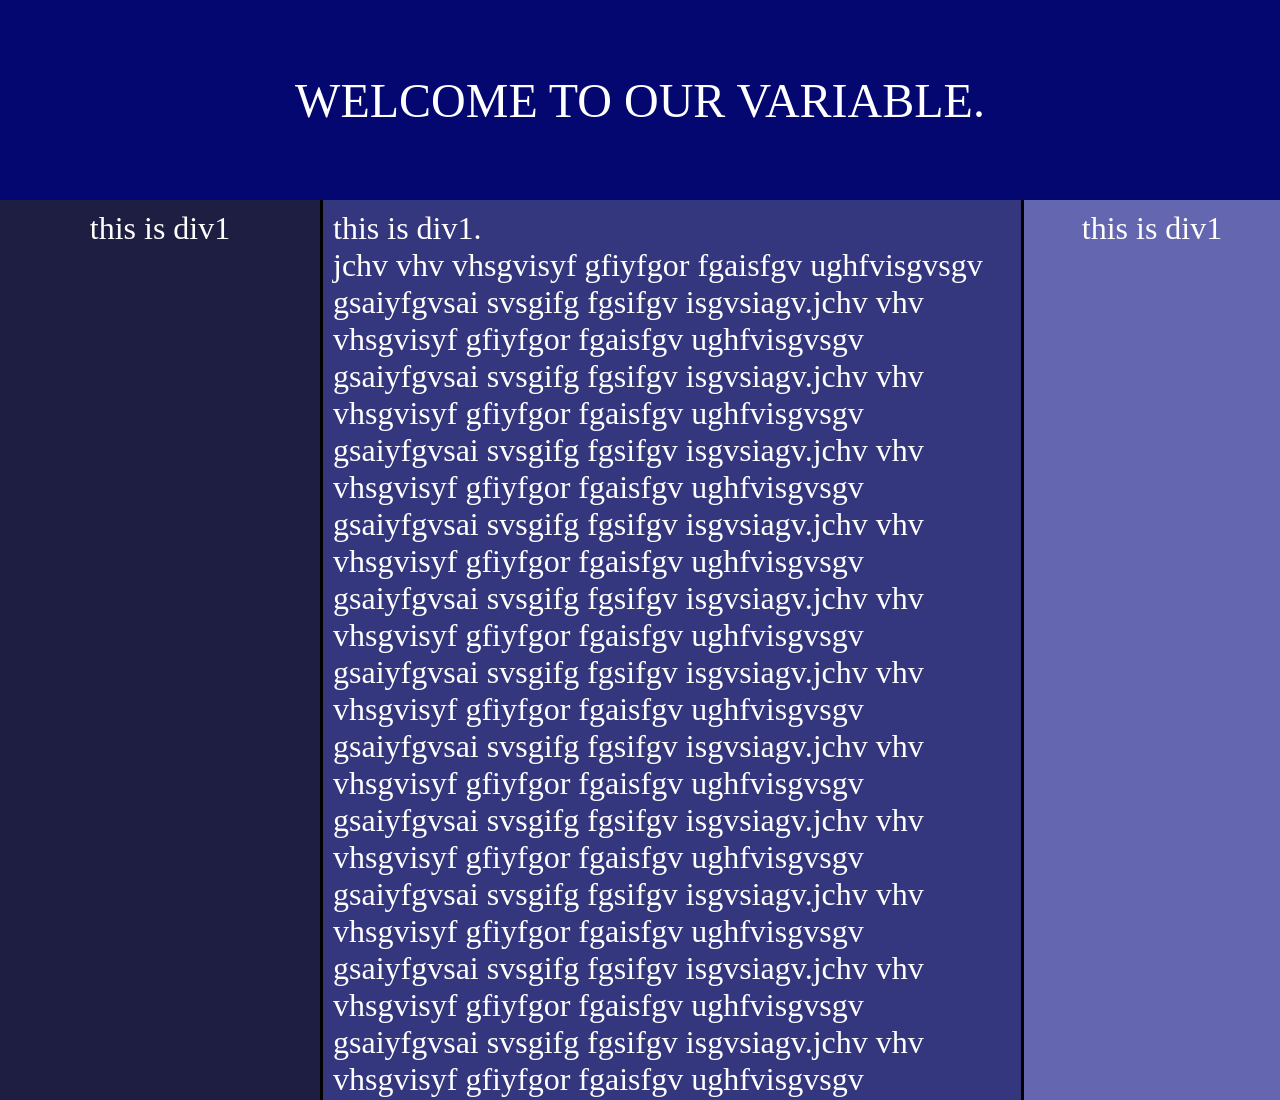
==== index.html @ dbd3d8e7 "Add files via upload" ====
<!DOCTYPE html>
<html>

<head>
  <meta charset="UTF-8">
  <meta name="viewport" content="width=device-width, initial-scale=1">
 <link rel="stylesheet" href="style.css">
  <title></title>
</head>

<body>
  <header class="header">
    WELCOME TO OUR VARIABLE.
  </header>
  <main>
    <div class="div1">
      this is div1
    </div>
      <div class="div2">
    this is div1.
    <br>
    jchv vhv vhsgvisyf gfiyfgor fgaisfgv ughfvisgvsgv gsaiyfgvsai svsgifg fgsifgv isgvsiagv.jchv vhv vhsgvisyf gfiyfgor fgaisfgv ughfvisgvsgv gsaiyfgvsai svsgifg fgsifgv isgvsiagv.jchv vhv vhsgvisyf gfiyfgor fgaisfgv ughfvisgvsgv gsaiyfgvsai svsgifg fgsifgv isgvsiagv.jchv vhv vhsgvisyf gfiyfgor fgaisfgv ughfvisgvsgv gsaiyfgvsai svsgifg fgsifgv isgvsiagv.jchv vhv vhsgvisyf gfiyfgor fgaisfgv ughfvisgvsgv gsaiyfgvsai svsgifg fgsifgv isgvsiagv.jchv vhv vhsgvisyf gfiyfgor fgaisfgv ughfvisgvsgv gsaiyfgvsai svsgifg fgsifgv isgvsiagv.jchv vhv vhsgvisyf gfiyfgor fgaisfgv ughfvisgvsgv gsaiyfgvsai svsgifg fgsifgv isgvsiagv.jchv vhv vhsgvisyf gfiyfgor fgaisfgv ughfvisgvsgv gsaiyfgvsai svsgifg fgsifgv isgvsiagv.jchv vhv vhsgvisyf gfiyfgor fgaisfgv ughfvisgvsgv gsaiyfgvsai svsgifg fgsifgv isgvsiagv.jchv vhv vhsgvisyf gfiyfgor fgaisfgv ughfvisgvsgv gsaiyfgvsai svsgifg fgsifgv isgvsiagv.jchv vhv vhsgvisyf gfiyfgor fgaisfgv ughfvisgvsgv gsaiyfgvsai svsgifg fgsifgv isgvsiagv.jchv vhv vhsgvisyf gfiyfgor fgaisfgv ughfvisgvsgv gsaiyfgvsai svsgifg fgsifgv isgvsiagv.jchv vhv vhsgvisyf gfiyfgor fgaisfgv ughfvisgvsgv gsaiyfgvsai svsgifg fgsifgv isgvsiagv.jchv vhv vhsgvisyf gfiyfgor fgaisfgv ughfvisgvsgv gsaiyfgvsai svsgifg fgsifgv isgvsiagv.jchv vhv vhsgvisyf gfiyfgor fgaisfgv ughfvisgvsgv gsaiyfgvsai svsgifg fgsifgv isgvsiagv.jchv vhv vhsgvisyf gfiyfgor fgaisfgv ughfvisgvsgv gsaiyfgvsai svsgifg fgsifgv isgvsiagv.jchv vhv vhsgvisyf gfiyfgor fgaisfgv ughfvisgvsgv gsaiyfgvsai svsgifg fgsifgv isgvsiagv.jchv vhv vhsgvisyf gfiyfgor fgaisfgv ughfvisgvsgv gsaiyfgvsai svsgifg fgsifgv isgvsiagv.jchv vhv vhsgvisyf gfiyfgor fgaisfgv ughfvisgvsgv gsaiyfgvsai svsgifg fgsifgv isgvsiagv.jchv vhv vhsgvisyf gfiyfgor fgaisfgv ughfvisgvsgv gsaiyfgvsai svsgifg fgsifgv isgvsiagv.
  </div>
    <div class="div3">
    this is div1
  </div>
  </main>
</body>

</html>
---- style.css ----
*{
  margin: 0px;
  padding:opx;
  box-sizing: border-box;
}
body{
  background-color:#0F172A;

  background-blend-mode:darken;
  color: white;
}
header{
  min-width: 100vw;
  text-align: center;
  font-size: 3rem;
  background-color: #050770;
  height: 200px;
  display:flex;
  justify-content: center;
  align-items: center;
}
main{
  display: flex;
}

.div1{
  width: 25%;
  height: 100vh;
  background-color: #1D1E41;
   display:flex;
 flex-direction: column;
 align-items: center;
 padding: 10px;
 font-size: 2rem;
 
}
.div2 {
  width: 55%;
   display:flex;
 flex-direction: column;
 align-items: center;
  background-color: #34367E;
  height: 100vh;
  padding: 10px;
  text-wrap:wrap;
  overflow:scroll;
  border-right:3px  solid black;
  border-left:3px  solid black;
  font-size: 2rem;
}
.div3 {
  padding: 10px;
  height: 100vh;
  background-color: #6466AF;
  width: 20%;
  display:flex;
  flex-direction: column;
  align-items: center;
  font-size: 2rem;
}

@media (max-width: 500px){
  main {
  display: flex;
  flex-direction: column;
}
  
  
  
  .div1{
  
  min-width: 100vw;
  height: 400px;
  margin-bottom:20px;
  background-color: #1D1E41;
   display:flex;
 flex-direction: column;
 align-items: center;
 padding: 10px;
 font-size: 1rem;
 
}
.div2 {
  width: 100vw;
   display:flex;
 flex-direction: column;
 align-items: center;
  background-color: #34367E;
  
  padding: 10px;
  text-wrap:wrap;
  overflow:scroll;
  border-right:3px  solid black;
  border-left:3px  solid black;
  font-size: 1rem;
 
}
.div3 {
  padding: 10px;
  min-width: 100vw;
  background-color: #6466AF;
  display:flex;
  display:none;
  flex-direction: column;
  align-items: center;
  font-size: 1rem;
}

  
  
  
  
}
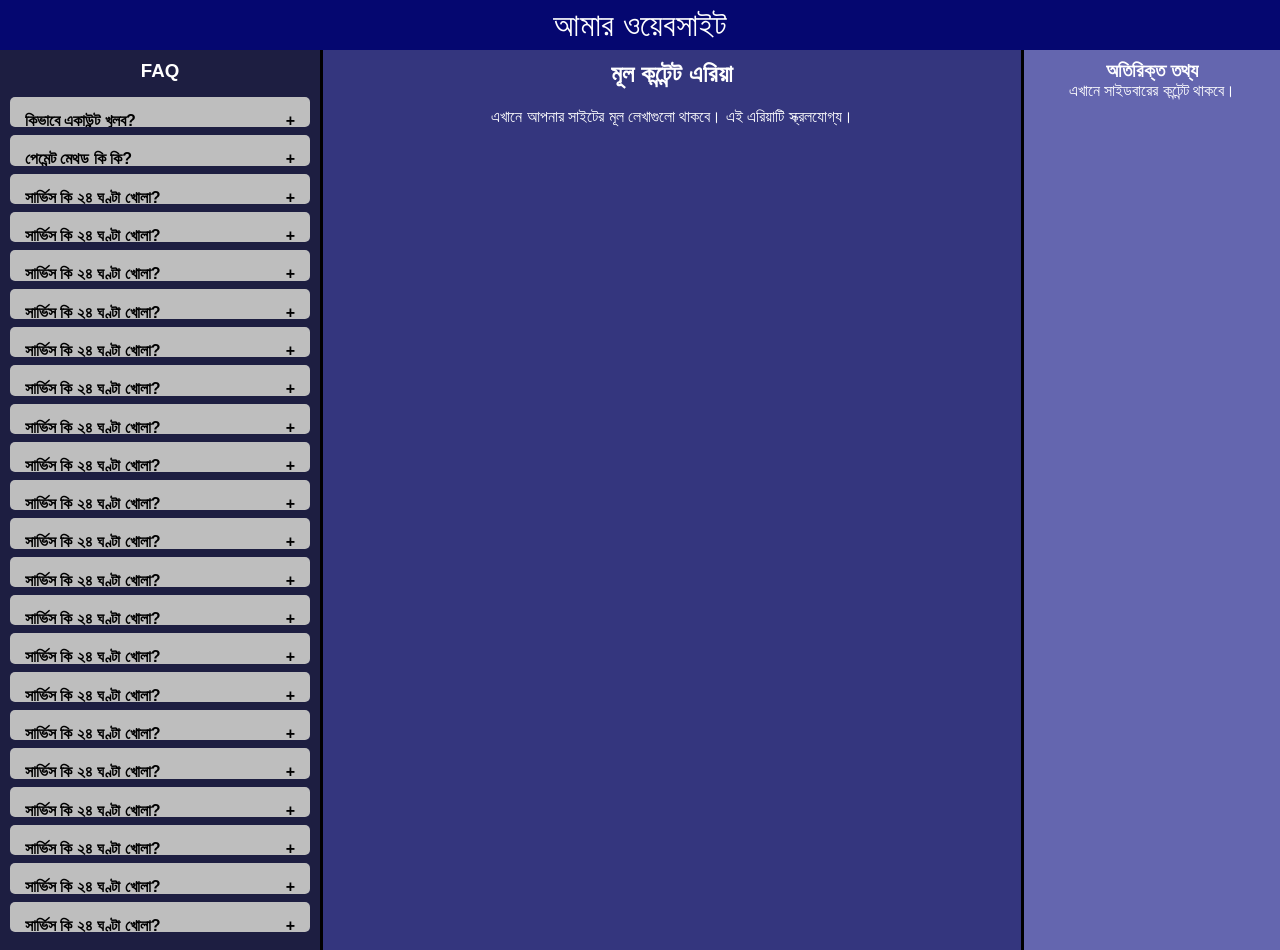
==== commit e9dcc9e4: "update" ====
--- a/index.html
+++ b/index.html
@@ -1,30 +1,123 @@
 <!DOCTYPE html>
-<html>
-
+<html lang="bn">
 <head>
   <meta charset="UTF-8">
-  <meta name="viewport" content="width=device-width, initial-scale=1">
- <link rel="stylesheet" href="style.css">
-  <title></title>
+  <meta name="viewport" content="width=device-width, initial-scale=1.0">
+  <title>Gemini FAQ Layout</title>
+  <link rel="stylesheet" href="style.css">
 </head>
+<body>
 
-<body>
-  <header class="header">
-    WELCOME TO OUR VARIABLE.
-  </header>
+  <header>আমার ওয়েবসাইট</header>
+
   <main>
     <div class="div1">
-      this is div1
+      <h3 style="margin-bottom: 15px; color: white;">FAQ</h3>
+      
+      <div class="faq-item">
+        <div class="question">কিভাবে একাউন্ট খুলব? <span>+</span></div>
+        <div class="answer">আমাদের ওয়েবসাইটে সাইন-আপ বাটনে ক্লিক করে তথ্য দিয়ে একাউন্ট খুলতে পারেন।</div>
+      </div>
+
+      <div class="faq-item">
+        <div class="question">পেমেন্ট মেথড কি কি? <span>+</span></div>
+        <div class="answer">আমরা বিকাশ, নগদ এবং রকেট পেমেন্ট সাপোর্ট করি।</div>
+      </div>
+
+      <div class="faq-item">
+        <div class="question">সার্ভিস কি ২৪ ঘণ্টা খোলা? <span>+</span></div>
+        <div class="answer">হ্যাঁ, আমাদের অনলাইন সার্ভিস সপ্তাহে ৭ দিন ২৪ ঘণ্টাই সচল থাকে।</div>
+      </div>
+      <div class="faq-item">
+  <div class="question">সার্ভিস কি ২৪ ঘণ্টা খোলা? <span>+</span></div>
+  <div class="answer">হ্যাঁ, আমাদের অনলাইন সার্ভিস সপ্তাহে ৭ দিন ২৪ ঘণ্টাই সচল থাকে।</div>
+</div>
+<div class="faq-item">
+  <div class="question">সার্ভিস কি ২৪ ঘণ্টা খোলা? <span>+</span></div>
+  <div class="answer">হ্যাঁ, আমাদের অনলাইন সার্ভিস সপ্তাহে ৭ দিন ২৪ ঘণ্টাই সচল থাকে।</div>
+</div>
+<div class="faq-item">
+  <div class="question">সার্ভিস কি ২৪ ঘণ্টা খোলা? <span>+</span></div>
+  <div class="answer">হ্যাঁ, আমাদের অনলাইন সার্ভিস সপ্তাহে ৭ দিন ২৪ ঘণ্টাই সচল থাকে।</div>
+</div>
+<div class="faq-item">
+  <div class="question">সার্ভিস কি ২৪ ঘণ্টা খোলা? <span>+</span></div>
+  <div class="answer">হ্যাঁ, আমাদের অনলাইন সার্ভিস সপ্তাহে ৭ দিন ২৪ ঘণ্টাই সচল থাকে।</div>
+</div>
+<div class="faq-item">
+  <div class="question">সার্ভিস কি ২৪ ঘণ্টা খোলা? <span>+</span></div>
+  <div class="answer">হ্যাঁ, আমাদের অনলাইন সার্ভিস সপ্তাহে ৭ দিন ২৪ ঘণ্টাই সচল থাকে।</div>
+</div>
+<div class="faq-item">
+  <div class="question">সার্ভিস কি ২৪ ঘণ্টা খোলা? <span>+</span></div>
+  <div class="answer">হ্যাঁ, আমাদের অনলাইন সার্ভিস সপ্তাহে ৭ দিন ২৪ ঘণ্টাই সচল থাকে।</div>
+</div>
+<div class="faq-item">
+  <div class="question">সার্ভিস কি ২৪ ঘণ্টা খোলা? <span>+</span></div>
+  <div class="answer">হ্যাঁ, আমাদের অনলাইন সার্ভিস সপ্তাহে ৭ দিন ২৪ ঘণ্টাই সচল থাকে।</div>
+</div>
+<div class="faq-item">
+  <div class="question">সার্ভিস কি ২৪ ঘণ্টা খোলা? <span>+</span></div>
+  <div class="answer">হ্যাঁ, আমাদের অনলাইন সার্ভিস সপ্তাহে ৭ দিন ২৪ ঘণ্টাই সচল থাকে।</div>
+</div>
+<div class="faq-item">
+  <div class="question">সার্ভিস কি ২৪ ঘণ্টা খোলা? <span>+</span></div>
+  <div class="answer">হ্যাঁ, আমাদের অনলাইন সার্ভিস সপ্তাহে ৭ দিন ২৪ ঘণ্টাই সচল থাকে।</div>
+</div>
+<div class="faq-item">
+  <div class="question">সার্ভিস কি ২৪ ঘণ্টা খোলা? <span>+</span></div>
+  <div class="answer">হ্যাঁ, আমাদের অনলাইন সার্ভিস সপ্তাহে ৭ দিন ২৪ ঘণ্টাই সচল থাকে।</div>
+</div>
+<div class="faq-item">
+  <div class="question">সার্ভিস কি ২৪ ঘণ্টা খোলা? <span>+</span></div>
+  <div class="answer">হ্যাঁ, আমাদের অনলাইন সার্ভিস সপ্তাহে ৭ দিন ২৪ ঘণ্টাই সচল থাকে।</div>
+</div>
+<div class="faq-item">
+  <div class="question">সার্ভিস কি ২৪ ঘণ্টা খোলা? <span>+</span></div>
+  <div class="answer">হ্যাঁ, আমাদের অনলাইন সার্ভিস সপ্তাহে ৭ দিন ২৪ ঘণ্টাই সচল থাকে।</div>
+</div>
+<div class="faq-item">
+  <div class="question">সার্ভিস কি ২৪ ঘণ্টা খোলা? <span>+</span></div>
+  <div class="answer">হ্যাঁ, আমাদের অনলাইন সার্ভিস সপ্তাহে ৭ দিন ২৪ ঘণ্টাই সচল থাকে।</div>
+</div>
+<div class="faq-item">
+  <div class="question">সার্ভিস কি ২৪ ঘণ্টা খোলা? <span>+</span></div>
+  <div class="answer">হ্যাঁ, আমাদের অনলাইন সার্ভিস সপ্তাহে ৭ দিন ২৪ ঘণ্টাই সচল থাকে।</div>
+</div>
+<div class="faq-item">
+  <div class="question">সার্ভিস কি ২৪ ঘণ্টা খোলা? <span>+</span></div>
+  <div class="answer">হ্যাঁ, আমাদের অনলাইন সার্ভিস সপ্তাহে ৭ দিন ২৪ ঘণ্টাই সচল থাকে।</div>
+</div>
+<div class="faq-item">
+  <div class="question">সার্ভিস কি ২৪ ঘণ্টা খোলা? <span>+</span></div>
+  <div class="answer">হ্যাঁ, আমাদের অনলাইন সার্ভিস সপ্তাহে ৭ দিন ২৪ ঘণ্টাই সচল থাকে।</div>
+</div>
+<div class="faq-item">
+  <div class="question">সার্ভিস কি ২৪ ঘণ্টা খোলা? <span>+</span></div>
+  <div class="answer">হ্যাঁ, আমাদের অনলাইন সার্ভিস সপ্তাহে ৭ দিন ২৪ ঘণ্টাই সচল থাকে।</div>
+</div>
+
+<div class="faq-item">
+  <div class="question">সার্ভিস কি ২৪ ঘণ্টা খোলা? <span>+</span></div>
+  <div class="answer">হ্যাঁ, আমাদের অনলাইন সার্ভিস সপ্তাহে ৭ দিন ২৪ ঘণ্টাই সচল থাকে।</div>
+</div>
+<div class="faq-item">
+  <div class="question">সার্ভিস কি ২৪ ঘণ্টা খোলা? <span>+</span></div>
+  <div class="answer">হ্যাঁ, আমাদের অনলাইন সার্ভিস সপ্তাহে ৭ দিন ২৪ ঘণ্টাই সচল থাকে।</div>
+</div>
     </div>
-      <div class="div2">
-    this is div1.
-    <br>
-    jchv vhv vhsgvisyf gfiyfgor fgaisfgv ughfvisgvsgv gsaiyfgvsai svsgifg fgsifgv isgvsiagv.jchv vhv vhsgvisyf gfiyfgor fgaisfgv ughfvisgvsgv gsaiyfgvsai svsgifg fgsifgv isgvsiagv.jchv vhv vhsgvisyf gfiyfgor fgaisfgv ughfvisgvsgv gsaiyfgvsai svsgifg fgsifgv isgvsiagv.jchv vhv vhsgvisyf gfiyfgor fgaisfgv ughfvisgvsgv gsaiyfgvsai svsgifg fgsifgv isgvsiagv.jchv vhv vhsgvisyf gfiyfgor fgaisfgv ughfvisgvsgv gsaiyfgvsai svsgifg fgsifgv isgvsiagv.jchv vhv vhsgvisyf gfiyfgor fgaisfgv ughfvisgvsgv gsaiyfgvsai svsgifg fgsifgv isgvsiagv.jchv vhv vhsgvisyf gfiyfgor fgaisfgv ughfvisgvsgv gsaiyfgvsai svsgifg fgsifgv isgvsiagv.jchv vhv vhsgvisyf gfiyfgor fgaisfgv ughfvisgvsgv gsaiyfgvsai svsgifg fgsifgv isgvsiagv.jchv vhv vhsgvisyf gfiyfgor fgaisfgv ughfvisgvsgv gsaiyfgvsai svsgifg fgsifgv isgvsiagv.jchv vhv vhsgvisyf gfiyfgor fgaisfgv ughfvisgvsgv gsaiyfgvsai svsgifg fgsifgv isgvsiagv.jchv vhv vhsgvisyf gfiyfgor fgaisfgv ughfvisgvsgv gsaiyfgvsai svsgifg fgsifgv isgvsiagv.jchv vhv vhsgvisyf gfiyfgor fgaisfgv ughfvisgvsgv gsaiyfgvsai svsgifg fgsifgv isgvsiagv.jchv vhv vhsgvisyf gfiyfgor fgaisfgv ughfvisgvsgv gsaiyfgvsai svsgifg fgsifgv isgvsiagv.jchv vhv vhsgvisyf gfiyfgor fgaisfgv ughfvisgvsgv gsaiyfgvsai svsgifg fgsifgv isgvsiagv.jchv vhv vhsgvisyf gfiyfgor fgaisfgv ughfvisgvsgv gsaiyfgvsai svsgifg fgsifgv isgvsiagv.jchv vhv vhsgvisyf gfiyfgor fgaisfgv ughfvisgvsgv gsaiyfgvsai svsgifg fgsifgv isgvsiagv.jchv vhv vhsgvisyf gfiyfgor fgaisfgv ughfvisgvsgv gsaiyfgvsai svsgifg fgsifgv isgvsiagv.jchv vhv vhsgvisyf gfiyfgor fgaisfgv ughfvisgvsgv gsaiyfgvsai svsgifg fgsifgv isgvsiagv.jchv vhv vhsgvisyf gfiyfgor fgaisfgv ughfvisgvsgv gsaiyfgvsai svsgifg fgsifgv isgvsiagv.jchv vhv vhsgvisyf gfiyfgor fgaisfgv ughfvisgvsgv gsaiyfgvsai svsgifg fgsifgv isgvsiagv.
-  </div>
+
+    <div class="div2">
+      <h2>মূল কন্টেন্ট এরিয়া</h2>
+      <p style="margin-top: 20px;">এখানে আপনার সাইটের মূল লেখাগুলো থাকবে। এই এরিয়াটি স্ক্রলযোগ্য।</p>
+    </div>
+
     <div class="div3">
-    this is div1
-  </div>
+      <h3>অতিরিক্ত তথ্য</h3>
+      <p>এখানে সাইডবারের কন্টেন্ট থাকবে।</p>
+    </div>
   </main>
+
+  <script src="script.js"></script>
 </body>
-
-</html>+</html>
--- a/style.css
+++ b/style.css
@@ -1,113 +1,121 @@
-*{
+* {
   margin: 0px;
-  padding:opx;
+  padding: 0px;
   box-sizing: border-box;
 }
-body{
-  background-color:#0F172A;
 
-  background-blend-mode:darken;
+body {
+  background-color: #0F172A;
+  background-blend-mode: darken;
   color: white;
+  font-family: 'Segoe UI', Tahoma, Geneva, Verdana, sans-serif;
+  overflow-x: hidden;
 }
-header{
+
+header {
   min-width: 100vw;
   text-align: center;
-  font-size: 3rem;
+  font-size: 2rem;
   background-color: #050770;
-  height: 200px;
-  display:flex;
+  height: 50px;
+  display: flex;
   justify-content: center;
   align-items: center;
 }
-main{
+
+main {
   display: flex;
 }
 
-.div1{
+/* --- DIV 1 (FAQ Layout) --- */
+.div1 {
   width: 25%;
   height: 100vh;
   background-color: #1D1E41;
-   display:flex;
- flex-direction: column;
- align-items: center;
- padding: 10px;
- font-size: 2rem;
- 
+  display: flex;
+  flex-direction: column;
+  align-items: center;
+  padding: 10px;
+  font-size: 1rem;
 }
+
+/* FAQ Item Styling */
+.faq-item {
+  background-color: #BEBEBE;
+  margin-bottom: 8px;
+  width: 100%;
+  border-radius: 5px;
+  overflow: hidden;
+  cursor: pointer;
+  color: #000;
+  transition: background 0.3s ease;
+}
+
+.question {
+  padding: 15px;
+  display: flex;
+  justify-content: space-between;
+  align-items: center;
+  font-weight: bold;
+}
+
+.answer {
+  padding: 0 15px;
+  max-height: 0; /* শুরুতে বন্ধ থাকবে */
+  overflow: hidden;
+  background-color: #f1f1f1;
+  transition: max-height 0.3s ease-out, padding 0.3s ease;
+  font-size: 0.9rem;
+}
+
+/* FAQ Active State */
+.faq-item.active {
+  background-color: #ffffff;
+}
+
+.faq-item.active .answer {
+  max-height: 400px; /* উত্তর দেখানোর জন্য */
+  padding: 15px;
+}
+
+/* --- DIV 2 & 3 --- */
 .div2 {
   width: 55%;
-   display:flex;
- flex-direction: column;
- align-items: center;
+  display: flex;
+  flex-direction: column;
+  align-items: center;
   background-color: #34367E;
   height: 100vh;
   padding: 10px;
-  text-wrap:wrap;
-  overflow:scroll;
-  border-right:3px  solid black;
-  border-left:3px  solid black;
-  font-size: 2rem;
+  overflow-y: auto;
+  border-right: 3px solid black;
+  border-left: 3px solid black;
 }
+
 .div3 {
   padding: 10px;
   height: 100vh;
   background-color: #6466AF;
   width: 20%;
-  display:flex;
+  display: flex;
   flex-direction: column;
   align-items: center;
-  font-size: 2rem;
 }
 
-@media (max-width: 500px){
+/* Responsiveness */
+@media (max-width: 500px) {
   main {
-  display: flex;
-  flex-direction: column;
-}
-  
-  
-  
-  .div1{
-  
-  min-width: 100vw;
-  height: 400px;
-  margin-bottom:20px;
-  background-color: #1D1E41;
-   display:flex;
- flex-direction: column;
- align-items: center;
- padding: 10px;
- font-size: 1rem;
- 
-}
-.div2 {
-  width: 100vw;
-   display:flex;
- flex-direction: column;
- align-items: center;
-  background-color: #34367E;
-  
-  padding: 10px;
-  text-wrap:wrap;
-  overflow:scroll;
-  border-right:3px  solid black;
-  border-left:3px  solid black;
-  font-size: 1rem;
- 
-}
-.div3 {
-  padding: 10px;
-  min-width: 100vw;
-  background-color: #6466AF;
-  display:flex;
-  display:none;
-  flex-direction: column;
-  align-items: center;
-  font-size: 1rem;
+    flex-direction: column;
+  }
+  .div1, .div2 {
+    width: 100vw;
+    height: auto;
+    min-height: 400px;
+  }
 }
 
-  
-  
-  
-  
-}+@media (max-width: 650px) {
+  .div3 {
+    display: none;
+  }
+}
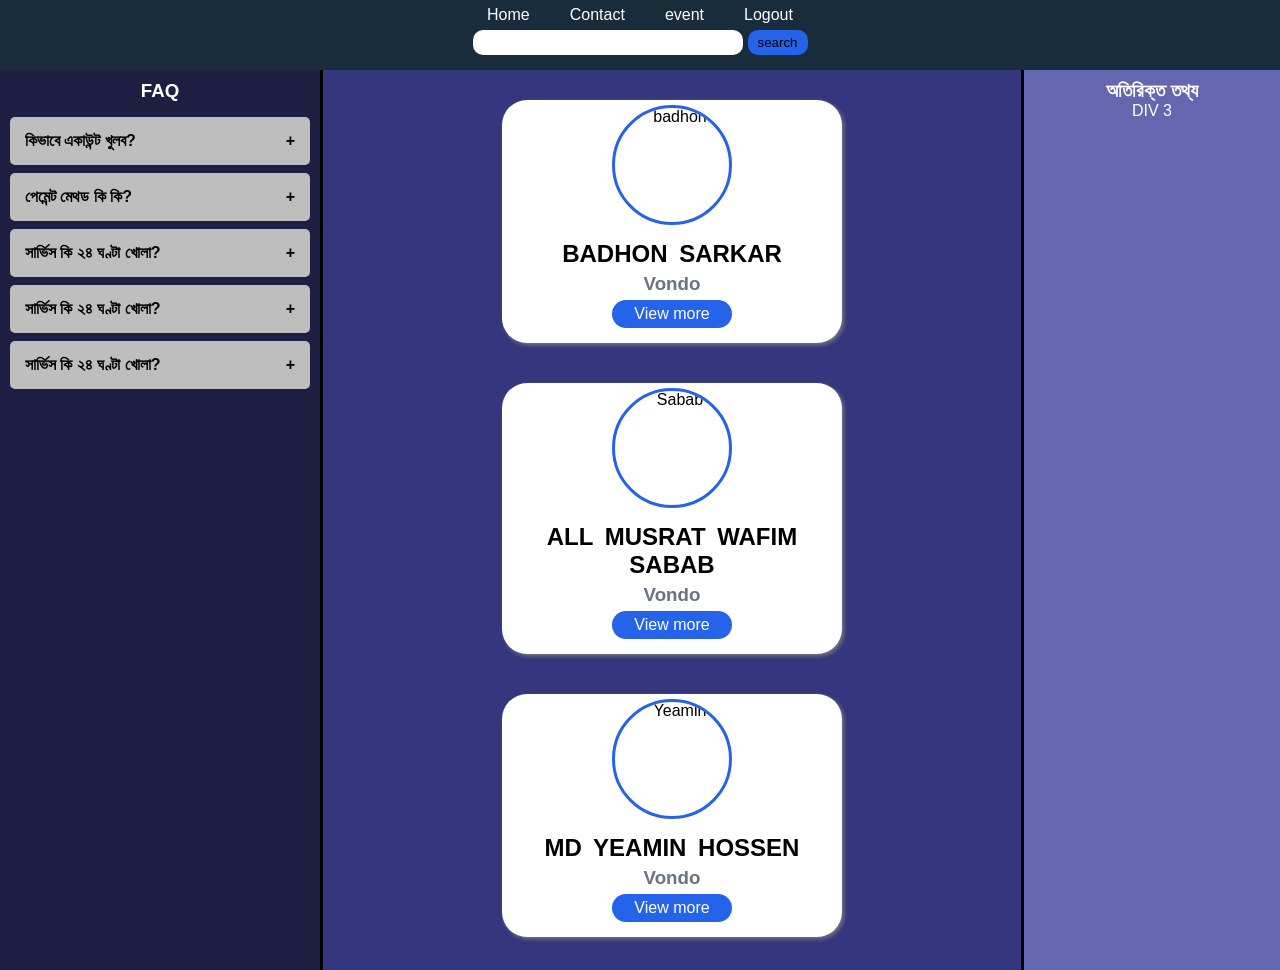
==== commit 680e1497: "Add files via upload" ====
--- a/index.html
+++ b/index.html
@@ -8,7 +8,22 @@
 </head>
 <body>
 
-  <header>আমার ওয়েবসাইট</header>
+  <header>
+   <div class="list"> 
+    <span><a id="home" href="../home/index.html">Home</a></span>
+    <span><a id="contact" href="#">Contact</a></span>
+    <span>
+      <a id="event" href="../event/index.html">event</a>
+      </span>
+      <span><a href="#">Logout</a></span>
+    </div>
+  <p>  <input type="text" class="search-bar">
+    <input type="button" value="search" class="button"></p>
+  </header>
+  
+  
+  
+  
 
   <main>
     <div class="div1">
@@ -28,10 +43,8 @@
         <div class="question">সার্ভিস কি ২৪ ঘণ্টা খোলা? <span>+</span></div>
         <div class="answer">হ্যাঁ, আমাদের অনলাইন সার্ভিস সপ্তাহে ৭ দিন ২৪ ঘণ্টাই সচল থাকে।</div>
       </div>
-      <div class="faq-item">
-  <div class="question">সার্ভিস কি ২৪ ঘণ্টা খোলা? <span>+</span></div>
-  <div class="answer">হ্যাঁ, আমাদের অনলাইন সার্ভিস সপ্তাহে ৭ দিন ২৪ ঘণ্টাই সচল থাকে।</div>
-</div>
+    
+
 <div class="faq-item">
   <div class="question">সার্ভিস কি ২৪ ঘণ্টা খোলা? <span>+</span></div>
   <div class="answer">হ্যাঁ, আমাদের অনলাইন সার্ভিস সপ্তাহে ৭ দিন ২৪ ঘণ্টাই সচল থাকে।</div>
@@ -40,81 +53,316 @@
   <div class="question">সার্ভিস কি ২৪ ঘণ্টা খোলা? <span>+</span></div>
   <div class="answer">হ্যাঁ, আমাদের অনলাইন সার্ভিস সপ্তাহে ৭ দিন ২৪ ঘণ্টাই সচল থাকে।</div>
 </div>
-<div class="faq-item">
-  <div class="question">সার্ভিস কি ২৪ ঘণ্টা খোলা? <span>+</span></div>
-  <div class="answer">হ্যাঁ, আমাদের অনলাইন সার্ভিস সপ্তাহে ৭ দিন ২৪ ঘণ্টাই সচল থাকে।</div>
-</div>
-<div class="faq-item">
-  <div class="question">সার্ভিস কি ২৪ ঘণ্টা খোলা? <span>+</span></div>
-  <div class="answer">হ্যাঁ, আমাদের অনলাইন সার্ভিস সপ্তাহে ৭ দিন ২৪ ঘণ্টাই সচল থাকে।</div>
-</div>
-<div class="faq-item">
-  <div class="question">সার্ভিস কি ২৪ ঘণ্টা খোলা? <span>+</span></div>
-  <div class="answer">হ্যাঁ, আমাদের অনলাইন সার্ভিস সপ্তাহে ৭ দিন ২৪ ঘণ্টাই সচল থাকে।</div>
-</div>
-<div class="faq-item">
-  <div class="question">সার্ভিস কি ২৪ ঘণ্টা খোলা? <span>+</span></div>
-  <div class="answer">হ্যাঁ, আমাদের অনলাইন সার্ভিস সপ্তাহে ৭ দিন ২৪ ঘণ্টাই সচল থাকে।</div>
-</div>
-<div class="faq-item">
-  <div class="question">সার্ভিস কি ২৪ ঘণ্টা খোলা? <span>+</span></div>
-  <div class="answer">হ্যাঁ, আমাদের অনলাইন সার্ভিস সপ্তাহে ৭ দিন ২৪ ঘণ্টাই সচল থাকে।</div>
-</div>
-<div class="faq-item">
-  <div class="question">সার্ভিস কি ২৪ ঘণ্টা খোলা? <span>+</span></div>
-  <div class="answer">হ্যাঁ, আমাদের অনলাইন সার্ভিস সপ্তাহে ৭ দিন ২৪ ঘণ্টাই সচল থাকে।</div>
-</div>
-<div class="faq-item">
-  <div class="question">সার্ভিস কি ২৪ ঘণ্টা খোলা? <span>+</span></div>
-  <div class="answer">হ্যাঁ, আমাদের অনলাইন সার্ভিস সপ্তাহে ৭ দিন ২৪ ঘণ্টাই সচল থাকে।</div>
-</div>
-<div class="faq-item">
-  <div class="question">সার্ভিস কি ২৪ ঘণ্টা খোলা? <span>+</span></div>
-  <div class="answer">হ্যাঁ, আমাদের অনলাইন সার্ভিস সপ্তাহে ৭ দিন ২৪ ঘণ্টাই সচল থাকে।</div>
-</div>
-<div class="faq-item">
-  <div class="question">সার্ভিস কি ২৪ ঘণ্টা খোলা? <span>+</span></div>
-  <div class="answer">হ্যাঁ, আমাদের অনলাইন সার্ভিস সপ্তাহে ৭ দিন ২৪ ঘণ্টাই সচল থাকে।</div>
-</div>
-<div class="faq-item">
-  <div class="question">সার্ভিস কি ২৪ ঘণ্টা খোলা? <span>+</span></div>
-  <div class="answer">হ্যাঁ, আমাদের অনলাইন সার্ভিস সপ্তাহে ৭ দিন ২৪ ঘণ্টাই সচল থাকে।</div>
-</div>
-<div class="faq-item">
-  <div class="question">সার্ভিস কি ২৪ ঘণ্টা খোলা? <span>+</span></div>
-  <div class="answer">হ্যাঁ, আমাদের অনলাইন সার্ভিস সপ্তাহে ৭ দিন ২৪ ঘণ্টাই সচল থাকে।</div>
-</div>
-<div class="faq-item">
-  <div class="question">সার্ভিস কি ২৪ ঘণ্টা খোলা? <span>+</span></div>
-  <div class="answer">হ্যাঁ, আমাদের অনলাইন সার্ভিস সপ্তাহে ৭ দিন ২৪ ঘণ্টাই সচল থাকে।</div>
-</div>
-<div class="faq-item">
-  <div class="question">সার্ভিস কি ২৪ ঘণ্টা খোলা? <span>+</span></div>
-  <div class="answer">হ্যাঁ, আমাদের অনলাইন সার্ভিস সপ্তাহে ৭ দিন ২৪ ঘণ্টাই সচল থাকে।</div>
-</div>
-<div class="faq-item">
-  <div class="question">সার্ভিস কি ২৪ ঘণ্টা খোলা? <span>+</span></div>
-  <div class="answer">হ্যাঁ, আমাদের অনলাইন সার্ভিস সপ্তাহে ৭ দিন ২৪ ঘণ্টাই সচল থাকে।</div>
-</div>
-
-<div class="faq-item">
-  <div class="question">সার্ভিস কি ২৪ ঘণ্টা খোলা? <span>+</span></div>
-  <div class="answer">হ্যাঁ, আমাদের অনলাইন সার্ভিস সপ্তাহে ৭ দিন ২৪ ঘণ্টাই সচল থাকে।</div>
-</div>
-<div class="faq-item">
-  <div class="question">সার্ভিস কি ২৪ ঘণ্টা খোলা? <span>+</span></div>
-  <div class="answer">হ্যাঁ, আমাদের অনলাইন সার্ভিস সপ্তাহে ৭ দিন ২৪ ঘণ্টাই সচল থাকে।</div>
-</div>
     </div>
 
     <div class="div2">
-      <h2>মূল কন্টেন্ট এরিয়া</h2>
-      <p style="margin-top: 20px;">এখানে আপনার সাইটের মূল লেখাগুলো থাকবে। এই এরিয়াটি স্ক্রলযোগ্য।</p>
+       <div class="id-section">
+    
+      
+      <div class="id-desine">
+        
+          <img src="../photo/badhon.jpg" alt="badhon" class="photo">
+          <h2>Badhon Sarkar</h2>
+          <h3>Vondo</h3>
+          <a class="info" href="#">View more</a>
+        
+        
+      </div>
+            <div class="id-desine">
+        
+          <img src="../photo/sabab.jpg" alt="Sabab" class="photo">
+          <h2>all musrat wafim sabab</h2>
+          <h3>Vondo</h3>
+          <a class="info" href="#">View more</a>
+        
+        
+      </div>
+            <div class="id-desine">
+        
+          <img src="../photo/yeamin.jpg" alt="Yeamin" class="photo">
+        <h2>md yeamin hossen</h2>
+        <h3>Vondo</h3>
+        <a class="info" href="#">View more</a>
+        
+        
+      </div>      <div class="id-desine">
+        
+          <img src="../photo/robin.jpg" alt="Robin" class="photo">
+        <h2>istiak ahmed robin</h2>
+        <h3>Vondo</h3>
+        <a class="info" href="#">View more</a>
+        
+        
+      </div>      <div class="id-desine">
+        
+          <img src="../photo/nehal.jpg" alt="Nehal" class="photo">
+        <h2>musaddekur rahman nehal</h2>
+        <h3>Vondo</h3>
+        <a class="info" href="#">View more</a>
+        
+        
+      </div>      <div class="id-desine">
+        
+          <img src="../photo/miraj.jpg" alt="Miraj" class="photo">
+        <h2>montasir mahmud miraj</h2>
+        <h3>Vondo</h3>
+        <a class="info" href="#">View more</a>
+        
+        
+      </div>      <div class="id-desine">
+        
+          <img src="../photo/mahinur.jpg" alt="Mahinur" class="photo">
+        <h2>mahinur rahman</h2>
+        <h3>Vondo</h3>
+        <a class="info" href="#">View more</a>
+        
+        
+      </div>      <div class="id-desine">
+        
+          <img src="../photo/mujnabin.jpg" alt="Mujnabin" class="photo">
+        <h2>safiul mujnabin</h2>
+        <h3>Vondo</h3>
+        <a class="info" href="#">View more</a>
+        
+        
+      </div>      <div class="id-desine">
+        
+          <img src="../photo/nasir.jpg" alt="Nasir" class="photo">
+        <h2>md nasir hossen</h2>
+        <h3>Vondo</h3>
+        <a class="info" href="#">View more</a>
+        
+        
+      </div>      <div class="id-desine">
+        
+          <img src="../photo/sijan.jpg" alt="Sijan" class="photo">
+        <h2>sanjidur rahman</h2>
+        <h3>Vondo</h3>
+        <a class="info" href="#">View more</a>
+        
+        
+      </div>      <div class="id-desine">
+        
+          <img src="../photo/srabon.jpg" alt="Srabon" class="photo">
+        <h2>iftekhar mahmud srabon</h2>
+        <h3>Vondo</h3>
+        <a class="info" href="#">View more</a>
+        
+        
+      </div>      <div class="id-desine">
+        
+          <img src="../photo/shakibul.jpg" alt="Shakibul" class="photo">
+        <h2>shakibul hasan</h2>
+        <h3>Vondo</h3>
+        <a class="info" href="#">View more</a>
+        
+        
+      </div>      <div class="id-desine">
+        
+          <img src="../photo/emon.jpg" alt="Emon" class="photo">
+        <h2>shoriful islam emon</h2>
+        <h3>Vondo</h3>
+        <a class="info" href="#">View more</a>
+        
+        
+      </div>      <div class="id-desine">
+        
+          <img src="../photo/aronno.jpg" alt="Aronno" class="photo">
+        <h2>aronno cruse</h2>
+        <h3>Vondo</h3>
+        <a class="info" href="#">View more</a>
+        
+        
+      </div>      <div class="id-desine">
+        
+          <img src="../photo/rafi.jpg" alt="Rafi" class="photo">
+        <h2>mustaim billah rafi</h2>
+        <h3>Vondo</h3>
+        <a class="info" href="#">View more</a>
+        
+        
+      </div>      <div class="id-desine">
+        
+          <img src="../photo/bappi.jpg" alt="Bappi" class="photo">
+        <h2>mahmudul hassan bappi</h2>
+        <h3>Vondo</h3>
+        <a class="info" href="#">View more</a>
+        
+        
+      </div>      <div class="id-desine">
+        
+          <img src="../photo/tonmoy.jpg" alt="Tonmoy" class="photo">
+        <h2>khabbab abir tonmoy</h2>
+        <h3>Vondo</h3>
+        <a class="info" href="#">View more</a>
+        
+        
+      </div>      <div class="id-desine">
+        
+          <img src="../photo/tamim.jpg" alt="Tamim" class="photo">
+        <h2>tamim ahmed</h2>
+        <h3>Vondo</h3>
+        <a class="info" href="#">View more</a>
+        
+        
+      </div>      <div class="id-desine">
+        
+          <img src="../photo/sadman.jpg" alt="Sadman" class="photo">
+        <h2>sadman sami</h2>
+        <h3>Vondo</h3>
+        <a class="info" href="#">View more</a>
+        
+        
+      </div>      <div class="id-desine">
+        
+          <img src="../photo/abir.jpg" alt="Abir" class="photo">
+        <h2>tahmid abir</h2>
+        <h3>Vondo</h3>
+        <a class="info" href="#">View more</a>
+        
+        
+      </div>      <div class="id-desine">
+        
+          <img src="../photo/talha.jpg" alt="Talha" class="photo">
+        <h2>md talha hossen</h2>
+        <h3>Vondo</h3>
+        <a class="info" href="#">View more</a>
+        
+        
+      </div>      <div class="id-desine">
+        
+          <img src="../photo/shamim.jpg" alt="Shamim" class="photo">
+        <h2>md shamim hossen</h2>
+        <h3>Vondo</h3>
+        <a class="info" href="#">View more</a>
+        
+        
+      </div>            <div class="id-desine">
+      
+          <img src="../photo/torikul.jpg" alt="torikul" class="photo">
+        <h2>md torikul islam</h2>
+        <h3>Vondo</h3>
+        <a class="info" href="#">View more</a>
+        
+        
+      </div>      <div class="id-desine">
+        
+          <img src="../photo/tahmid.jpg" alt="Tahmid" class="photo">
+        <h2>ahnaf tahmid</h2>
+        <h3>Vondo</h3>
+        <a class="info" href="#">View more</a>
+        
+        
+      </div>      <div class="id-desine">
+        
+          <img src="../photo/safat.jpg" alt="Safat" class="photo">
+        <h2>safat ibne mahmud</h2>
+        <h3>Vondo</h3>
+        <a class="info" href="#">View more</a>
+        
+        
+      </div>      <div class="id-desine">
+        
+          <img src="../photo/jafri.jpg" alt="Jafri" class="photo">
+        <h2>jafri gomez</h2>
+        <h3>Vondo</h3>
+        <a class="info" href="#">View more</a>
+        
+        
+      </div>   <div class="id-desine">
+        
+          <img src="../photo/shafi.jpg" alt="shafi" class="photo">
+        <h2>shafi sahaiar</h2>
+        <h3>Vondo</h3>
+        <a class="info" href="#">View more</a>
+        
+        
+      </div>      <div class="id-desine">
+        
+          <img src="../photo/shahadat.jpg" alt="shahadat" class="photo">
+        <h2>shahadat hossen</h2>
+        <h3>Vondo</h3>
+        <a class="info" href="#">View more</a>
+        
+        
+      </div>     <div class="id-desine">
+        
+          <img src="../photo/mainul.jpg" alt="Mainul" class="photo">
+        <h2>mainul islam</h2>
+        <h3>Vondo</h3>
+        <a class="info" href="#">View more</a>
+        
+        
+      </div>      <div class="id-desine">
+        
+          <img src="../photo/jilani.jpg" alt="Jilani" class="photo">
+        <h2>ezaz ahmed jilani</h2>
+        <h3>Vondo</h3>
+        <a class="info" href="#">View more</a>
+        
+        
+      </div>      <div class="id-desine">
+        
+          <img src="../photo/sagor.jpg" alt="sagor" class="photo">
+        <h2>sagor das</h2>
+        <h3>Vondo</h3>
+        <a class="info" href="#">View more</a>
+        
+        
+      </div>  
+      <div class="id-desine">
+        
+          <img src="../photo/shihab.jpg" alt="Shihab" class="photo">
+        <h2>md shihab hossen</h2>
+        <h3>Vondo</h3>
+        <a class="info" href="#">View more</a>
+        
+        
+      </div>    
+      <div class="id-desine">
+        
+          <img src="../photo/faisal.jpg" alt="Faisal" class="photo">
+        <h2>faisal Ahmed</h2>
+        <h3>Vondo</h3>
+        <a class="info" href="#">View more</a>
+        
+        
+      </div>  
+      
+      <div class="id-desine">
+        
+          <img src="../photo/masum.jpg" alt="Masum" class="photo">
+        <h2>iqbal jaman masum</h2>
+        <h3>Vondo</h3>
+        <a class="info" href="#">View more</a>
+        
+        
+      </div>      <div class="id-desine">
+        
+          <img src="../photo/rupok.jpg" alt="Rupok" class="photo">
+        <h2>rabbi islqm rupok</h2>
+        <h3>Vondo</h3>
+        <a class="info" href="#">View more</a>
+        
+        
+      </div>      <div class="id-desine">
+        
+          <img src="../photo/rimon.jpg" alt="Rimon" class="photo">
+        <h2>md rimon ali</h2>
+        <h3>Vondo</h3>
+        <a class="info" href="#">View more</a>
+        
+        
+      </div>    
+
+
+    </div>
+    
     </div>
 
     <div class="div3">
       <h3>অতিরিক্ত তথ্য</h3>
-      <p>এখানে সাইডবারের কন্টেন্ট থাকবে।</p>
+      <p>DIV 3</p>
     </div>
   </main>
 
--- a/style.css
+++ b/style.css
@@ -10,21 +10,80 @@
   color: white;
   font-family: 'Segoe UI', Tahoma, Geneva, Verdana, sans-serif;
   overflow-x: hidden;
-}
-
-header {
+  display: flex;
+  justify-content: center;
   min-width: 100vw;
-  text-align: center;
-  font-size: 2rem;
-  background-color: #050770;
-  height: 50px;
+}
+
+header{
+  display: flex;
+  flex-direction: column;
+  align-items:center;
+  position:fixed;
+  background-color: #192C3B;
+  width:100%;
+  line-height: 25px;
+  line-height: 30px;
+  height: 70px;
+  z-index: 100;
+  
+}
+header p{
+  width: 100%;
   display: flex;
   justify-content: center;
-  align-items: center;
+  gap: 5px;
+}
+.list{
+  display: inline-block;
+ display: flex; 
+ flex-direction:row;
+ gap: 40px;
+ width: 100%;
+ justify-content: center;
+}
+.list span a{
+  text-decoration:none;
+  color: white;
+  transition: all 0.5s ease;
+} 
+.list span a:focus{
+  transform: translateZ(10px);
+  border-bottom:1px solid white;
+
+}
+.search-bar{
+  width:270px;
+  height: 25px;
+  padding-left: 10px;
+  border-radius: 10px;
+  border:none;
+
+}
+  .search-bar:focus{
+    outline: none;
+  }
+.button{
+  background-color: #2563EB;
+  border:none;
+  border-radius: 10px;
+  height: 25px;
+  width:60px;
+  cursor: pointer;
+  transition:all 0.3s ease-in-out;
+}
+
+
+
+.button:focus{
+  background-color: #FF4FC4;
+  color: white;
 }
 
 main {
   display: flex;
+  padding-top: 70px;
+  min-width: 100vw;
 }
 
 /* --- DIV 1 (FAQ Layout) --- */
@@ -37,6 +96,7 @@
   align-items: center;
   padding: 10px;
   font-size: 1rem;
+  overflow: scroll;
 }
 
 /* FAQ Item Styling */
@@ -71,10 +131,11 @@
 /* FAQ Active State */
 .faq-item.active {
   background-color: #ffffff;
+  height: auto;
 }
 
 .faq-item.active .answer {
-  max-height: 400px; /* উত্তর দেখানোর জন্য */
+  min-height: 100px; /* উত্তর দেখানোর জন্য */
   padding: 15px;
 }
 
@@ -92,6 +153,94 @@
   border-left: 3px solid black;
 }
 
+.id-section{
+  display: flex;
+  justify-content:center;
+  flex-wrap: wrap;
+ align-content: flex-start;
+}
+.id-desine{
+  background-color:#FFFFFF;
+  color: black;
+  border-radius: 25px;
+  width: 340px;
+  align-items: center;
+  justify-content: center;
+  display:flex;
+  flex-direction: column;
+  flex-wrap: wrap;
+  text-wrap: wrap;
+  box-shadow: 2px 2px 4px #76797D
+  ;
+  margin:20px;
+  padding: 5px;
+  transition: all 0.3s ease-in-out;
+}
+
+  .id-desine:hover{
+transform: scale(1.05);
+
+background-color: #E3F2FD;
+  }
+  
+.info-title{
+  width: 100%;
+  height:50px;
+  text-align: center;
+  background-color: #3DA6F0;
+   margin:20px ;
+   display: flex;
+   justify-content: center;
+   align-items: center;
+   color: white;
+   font-size: 3em;
+   font-weight: 700;
+}
+
+.photo{
+
+  width: 120px;
+  height: 120px;
+  border-radius: 50%;
+  object-fit: cover;
+  margin-bottom: 15px;
+  border: 3px solid #2563EB;
+  text-align: center;
+
+  
+}
+.id-desine h2{
+  text-transform: uppercase;
+  word-spacing: 5px;
+  
+  font-weight: 700;
+  text-wrap:wrap;
+  text-align: center;
+  text-overflow:hidden;
+  display:inline-block;
+}
+.id-desine h3{
+  color: #6B7280;
+  margin:5px 0px;
+}
+
+.id-desine a{
+  text-decoration: none;
+  color :white;
+  background-color: #2563EB;
+  margin-bottom: 10px;
+  width:120px;
+  text-align: center;
+  padding: 5px;
+  border-radius: 15px;
+  translate: all 0.3s ease-in-out;
+}
+.id-desine a:hover{
+  background-color: #F6A730;
+}
+
+
+
 .div3 {
   padding: 10px;
   height: 100vh;
@@ -107,11 +256,21 @@
   main {
     flex-direction: column;
   }
-  .div1, .div2 {
+  .div1 {
     width: 100vw;
-    height: auto;
-    min-height: 400px;
-  }
+  overflow: scroll;
+  height: 400px;
+    margin-bottom:10px;
+  }
+ 
+  .div2 {
+  width: 100vw;
+  height: auto;
+  min-height: 400px;
+  border: none;
+}
+
+
 }
 
 @media (max-width: 650px) {
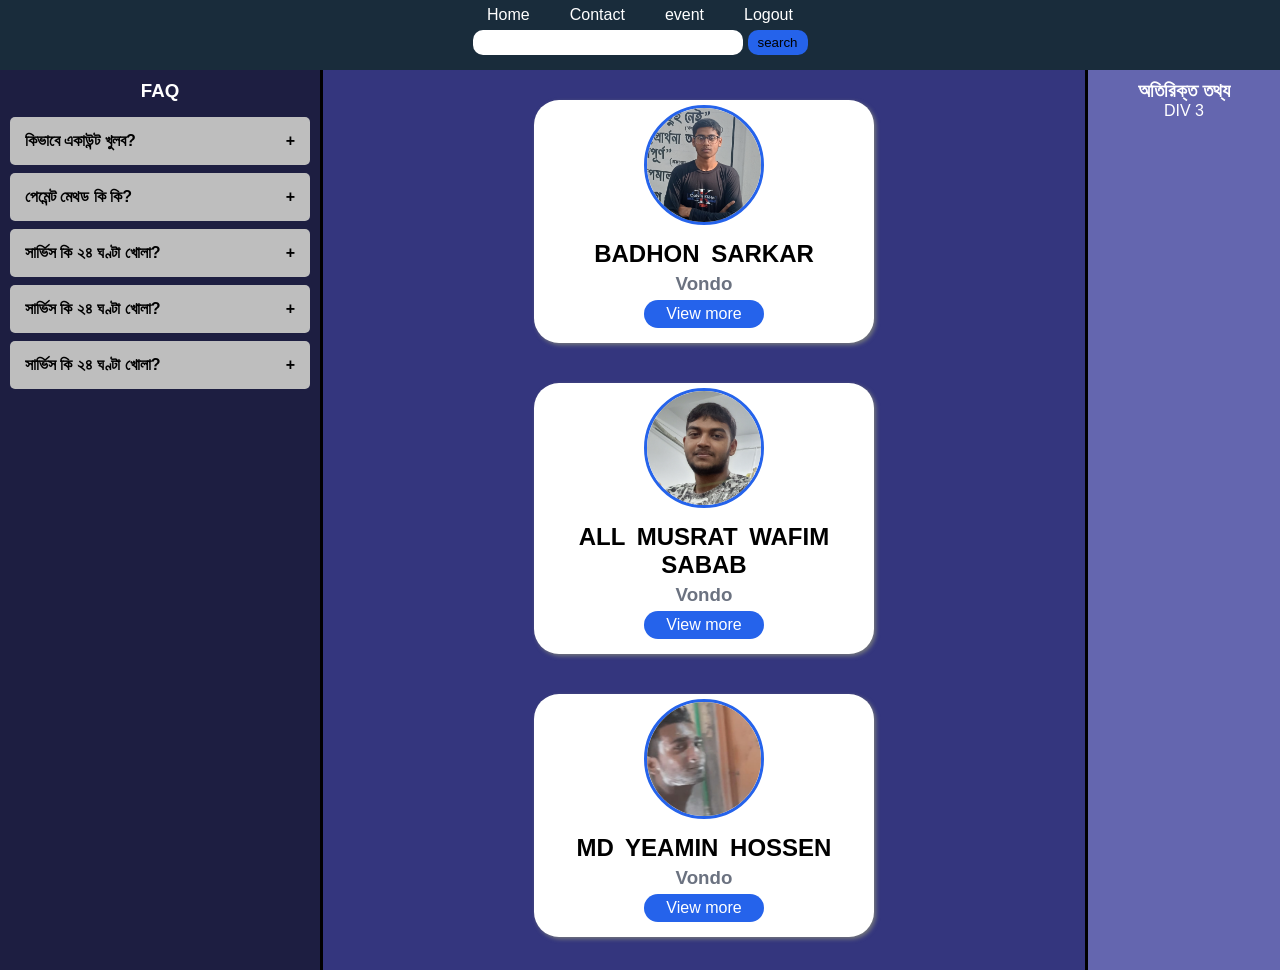
==== commit ef76ae25: "update" ====
--- a/index.html
+++ b/index.html
@@ -10,10 +10,10 @@
 
   <header>
    <div class="list"> 
-    <span><a id="home" href="../home/index.html">Home</a></span>
+    <span><a id="home" href="home/index.html">Home</a></span>
     <span><a id="contact" href="#">Contact</a></span>
     <span>
-      <a id="event" href="../event/index.html">event</a>
+      <a id="event" href="event/index.html">event</a>
       </span>
       <span><a href="#">Logout</a></span>
     </div>
@@ -61,7 +61,7 @@
       
       <div class="id-desine">
         
-          <img src="../photo/badhon.jpg" alt="badhon" class="photo">
+          <img src="photo/badhon.jpg" alt="badhon" class="photo">
           <h2>Badhon Sarkar</h2>
           <h3>Vondo</h3>
           <a class="info" href="#">View more</a>
@@ -70,7 +70,7 @@
       </div>
             <div class="id-desine">
         
-          <img src="../photo/sabab.jpg" alt="Sabab" class="photo">
+          <img src="photo/sabab.jpg" alt="Sabab" class="photo">
           <h2>all musrat wafim sabab</h2>
           <h3>Vondo</h3>
           <a class="info" href="#">View more</a>
@@ -79,7 +79,7 @@
       </div>
             <div class="id-desine">
         
-          <img src="../photo/yeamin.jpg" alt="Yeamin" class="photo">
+          <img src="photo/yeamin.jpg" alt="Yeamin" class="photo">
         <h2>md yeamin hossen</h2>
         <h3>Vondo</h3>
         <a class="info" href="#">View more</a>
@@ -87,7 +87,7 @@
         
       </div>      <div class="id-desine">
         
-          <img src="../photo/robin.jpg" alt="Robin" class="photo">
+          <img src="/photo/robin.jpg" alt="Robin" class="photo">
         <h2>istiak ahmed robin</h2>
         <h3>Vondo</h3>
         <a class="info" href="#">View more</a>
@@ -95,7 +95,7 @@
         
       </div>      <div class="id-desine">
         
-          <img src="../photo/nehal.jpg" alt="Nehal" class="photo">
+          <img src="/photo/nehal.jpg" alt="Nehal" class="photo">
         <h2>musaddekur rahman nehal</h2>
         <h3>Vondo</h3>
         <a class="info" href="#">View more</a>
@@ -103,7 +103,7 @@
         
       </div>      <div class="id-desine">
         
-          <img src="../photo/miraj.jpg" alt="Miraj" class="photo">
+          <img src="photo/miraj.jpg" alt="Miraj" class="photo">
         <h2>montasir mahmud miraj</h2>
         <h3>Vondo</h3>
         <a class="info" href="#">View more</a>
@@ -111,7 +111,7 @@
         
       </div>      <div class="id-desine">
         
-          <img src="../photo/mahinur.jpg" alt="Mahinur" class="photo">
+          <img src="photo/mahinur.jpg" alt="Mahinur" class="photo">
         <h2>mahinur rahman</h2>
         <h3>Vondo</h3>
         <a class="info" href="#">View more</a>
@@ -119,7 +119,7 @@
         
       </div>      <div class="id-desine">
         
-          <img src="../photo/mujnabin.jpg" alt="Mujnabin" class="photo">
+          <img src="photo/mujnabin.jpg" alt="Mujnabin" class="photo">
         <h2>safiul mujnabin</h2>
         <h3>Vondo</h3>
         <a class="info" href="#">View more</a>
@@ -127,7 +127,7 @@
         
       </div>      <div class="id-desine">
         
-          <img src="../photo/nasir.jpg" alt="Nasir" class="photo">
+          <img src="photo/nasir.jpg" alt="Nasir" class="photo">
         <h2>md nasir hossen</h2>
         <h3>Vondo</h3>
         <a class="info" href="#">View more</a>
@@ -135,7 +135,7 @@
         
       </div>      <div class="id-desine">
         
-          <img src="../photo/sijan.jpg" alt="Sijan" class="photo">
+          <img src="photo/sijan.jpg" alt="Sijan" class="photo">
         <h2>sanjidur rahman</h2>
         <h3>Vondo</h3>
         <a class="info" href="#">View more</a>
@@ -143,7 +143,7 @@
         
       </div>      <div class="id-desine">
         
-          <img src="../photo/srabon.jpg" alt="Srabon" class="photo">
+          <img src="photo/srabon.jpg" alt="Srabon" class="photo">
         <h2>iftekhar mahmud srabon</h2>
         <h3>Vondo</h3>
         <a class="info" href="#">View more</a>
@@ -151,7 +151,7 @@
         
       </div>      <div class="id-desine">
         
-          <img src="../photo/shakibul.jpg" alt="Shakibul" class="photo">
+          <img src="photo/shakibul.jpg" alt="Shakibul" class="photo">
         <h2>shakibul hasan</h2>
         <h3>Vondo</h3>
         <a class="info" href="#">View more</a>
@@ -159,7 +159,7 @@
         
       </div>      <div class="id-desine">
         
-          <img src="../photo/emon.jpg" alt="Emon" class="photo">
+          <img src="photo/emon.jpg" alt="Emon" class="photo">
         <h2>shoriful islam emon</h2>
         <h3>Vondo</h3>
         <a class="info" href="#">View more</a>
@@ -167,7 +167,7 @@
         
       </div>      <div class="id-desine">
         
-          <img src="../photo/aronno.jpg" alt="Aronno" class="photo">
+          <img src="photo/aronno.jpg" alt="Aronno" class="photo">
         <h2>aronno cruse</h2>
         <h3>Vondo</h3>
         <a class="info" href="#">View more</a>
@@ -175,7 +175,7 @@
         
       </div>      <div class="id-desine">
         
-          <img src="../photo/rafi.jpg" alt="Rafi" class="photo">
+          <img src="photo/rafi.jpg" alt="Rafi" class="photo">
         <h2>mustaim billah rafi</h2>
         <h3>Vondo</h3>
         <a class="info" href="#">View more</a>
@@ -183,7 +183,7 @@
         
       </div>      <div class="id-desine">
         
-          <img src="../photo/bappi.jpg" alt="Bappi" class="photo">
+          <img src="photo/bappi.jpg" alt="Bappi" class="photo">
         <h2>mahmudul hassan bappi</h2>
         <h3>Vondo</h3>
         <a class="info" href="#">View more</a>
@@ -191,7 +191,7 @@
         
       </div>      <div class="id-desine">
         
-          <img src="../photo/tonmoy.jpg" alt="Tonmoy" class="photo">
+          <img src="photo/tonmoy.jpg" alt="Tonmoy" class="photo">
         <h2>khabbab abir tonmoy</h2>
         <h3>Vondo</h3>
         <a class="info" href="#">View more</a>
@@ -199,7 +199,7 @@
         
       </div>      <div class="id-desine">
         
-          <img src="../photo/tamim.jpg" alt="Tamim" class="photo">
+          <img src="photo/tamim.jpg" alt="Tamim" class="photo">
         <h2>tamim ahmed</h2>
         <h3>Vondo</h3>
         <a class="info" href="#">View more</a>
@@ -207,7 +207,7 @@
         
       </div>      <div class="id-desine">
         
-          <img src="../photo/sadman.jpg" alt="Sadman" class="photo">
+          <img src="photo/sadman.jpg" alt="Sadman" class="photo">
         <h2>sadman sami</h2>
         <h3>Vondo</h3>
         <a class="info" href="#">View more</a>
@@ -215,7 +215,7 @@
         
       </div>      <div class="id-desine">
         
-          <img src="../photo/abir.jpg" alt="Abir" class="photo">
+          <img src="photo/abir.jpg" alt="Abir" class="photo">
         <h2>tahmid abir</h2>
         <h3>Vondo</h3>
         <a class="info" href="#">View more</a>
@@ -223,7 +223,7 @@
         
       </div>      <div class="id-desine">
         
-          <img src="../photo/talha.jpg" alt="Talha" class="photo">
+          <img src="photo/talha.jpg" alt="Talha" class="photo">
         <h2>md talha hossen</h2>
         <h3>Vondo</h3>
         <a class="info" href="#">View more</a>
@@ -231,7 +231,7 @@
         
       </div>      <div class="id-desine">
         
-          <img src="../photo/shamim.jpg" alt="Shamim" class="photo">
+          <img src="photo/shamim.jpg" alt="Shamim" class="photo">
         <h2>md shamim hossen</h2>
         <h3>Vondo</h3>
         <a class="info" href="#">View more</a>
@@ -239,7 +239,7 @@
         
       </div>            <div class="id-desine">
       
-          <img src="../photo/torikul.jpg" alt="torikul" class="photo">
+          <img src="photo/torikul.jpg" alt="torikul" class="photo">
         <h2>md torikul islam</h2>
         <h3>Vondo</h3>
         <a class="info" href="#">View more</a>
@@ -247,7 +247,7 @@
         
       </div>      <div class="id-desine">
         
-          <img src="../photo/tahmid.jpg" alt="Tahmid" class="photo">
+          <img src="photo/tahmid.jpg" alt="Tahmid" class="photo">
         <h2>ahnaf tahmid</h2>
         <h3>Vondo</h3>
         <a class="info" href="#">View more</a>
@@ -255,7 +255,7 @@
         
       </div>      <div class="id-desine">
         
-          <img src="../photo/safat.jpg" alt="Safat" class="photo">
+          <img src="photo/safat.jpg" alt="Safat" class="photo">
         <h2>safat ibne mahmud</h2>
         <h3>Vondo</h3>
         <a class="info" href="#">View more</a>
@@ -263,7 +263,7 @@
         
       </div>      <div class="id-desine">
         
-          <img src="../photo/jafri.jpg" alt="Jafri" class="photo">
+          <img src="photo/jafri.jpg" alt="Jafri" class="photo">
         <h2>jafri gomez</h2>
         <h3>Vondo</h3>
         <a class="info" href="#">View more</a>
@@ -271,7 +271,7 @@
         
       </div>   <div class="id-desine">
         
-          <img src="../photo/shafi.jpg" alt="shafi" class="photo">
+          <img src="photo/shafi.jpg" alt="shafi" class="photo">
         <h2>shafi sahaiar</h2>
         <h3>Vondo</h3>
         <a class="info" href="#">View more</a>
@@ -279,7 +279,7 @@
         
       </div>      <div class="id-desine">
         
-          <img src="../photo/shahadat.jpg" alt="shahadat" class="photo">
+          <img src="photo/shahadat.jpg" alt="shahadat" class="photo">
         <h2>shahadat hossen</h2>
         <h3>Vondo</h3>
         <a class="info" href="#">View more</a>
@@ -287,7 +287,7 @@
         
       </div>     <div class="id-desine">
         
-          <img src="../photo/mainul.jpg" alt="Mainul" class="photo">
+          <img src="photo/mainul.jpg" alt="Mainul" class="photo">
         <h2>mainul islam</h2>
         <h3>Vondo</h3>
         <a class="info" href="#">View more</a>
@@ -295,7 +295,7 @@
         
       </div>      <div class="id-desine">
         
-          <img src="../photo/jilani.jpg" alt="Jilani" class="photo">
+          <img src="photo/jilani.jpg" alt="Jilani" class="photo">
         <h2>ezaz ahmed jilani</h2>
         <h3>Vondo</h3>
         <a class="info" href="#">View more</a>
@@ -303,7 +303,7 @@
         
       </div>      <div class="id-desine">
         
-          <img src="../photo/sagor.jpg" alt="sagor" class="photo">
+          <img src="photo/sagor.jpg" alt="sagor" class="photo">
         <h2>sagor das</h2>
         <h3>Vondo</h3>
         <a class="info" href="#">View more</a>
@@ -312,7 +312,7 @@
       </div>  
       <div class="id-desine">
         
-          <img src="../photo/shihab.jpg" alt="Shihab" class="photo">
+          <img src="photo/shihab.jpg" alt="Shihab" class="photo">
         <h2>md shihab hossen</h2>
         <h3>Vondo</h3>
         <a class="info" href="#">View more</a>
@@ -321,7 +321,7 @@
       </div>    
       <div class="id-desine">
         
-          <img src="../photo/faisal.jpg" alt="Faisal" class="photo">
+          <img src="photo/faisal.jpg" alt="Faisal" class="photo">
         <h2>faisal Ahmed</h2>
         <h3>Vondo</h3>
         <a class="info" href="#">View more</a>
@@ -331,7 +331,7 @@
       
       <div class="id-desine">
         
-          <img src="../photo/masum.jpg" alt="Masum" class="photo">
+          <img src="photo/masum.jpg" alt="Masum" class="photo">
         <h2>iqbal jaman masum</h2>
         <h3>Vondo</h3>
         <a class="info" href="#">View more</a>
@@ -339,7 +339,7 @@
         
       </div>      <div class="id-desine">
         
-          <img src="../photo/rupok.jpg" alt="Rupok" class="photo">
+          <img src="photo/rupok.jpg" alt="Rupok" class="photo">
         <h2>rabbi islqm rupok</h2>
         <h3>Vondo</h3>
         <a class="info" href="#">View more</a>
@@ -347,7 +347,7 @@
         
       </div>      <div class="id-desine">
         
-          <img src="../photo/rimon.jpg" alt="Rimon" class="photo">
+          <img src="photo/rimon.jpg" alt="Rimon" class="photo">
         <h2>md rimon ali</h2>
         <h3>Vondo</h3>
         <a class="info" href="#">View more</a>
--- a/style.css
+++ b/style.css
@@ -141,7 +141,7 @@
 
 /* --- DIV 2 & 3 --- */
 .div2 {
-  width: 55%;
+  width: 60%;
   display: flex;
   flex-direction: column;
   align-items: center;
@@ -180,7 +180,7 @@
   .id-desine:hover{
 transform: scale(1.05);
 
-background-color: #E3F2FD;
+
   }
   
 .info-title{
@@ -245,7 +245,7 @@
   padding: 10px;
   height: 100vh;
   background-color: #6466AF;
-  width: 20%;
+  width: 15%;
   display: flex;
   flex-direction: column;
   align-items: center;
